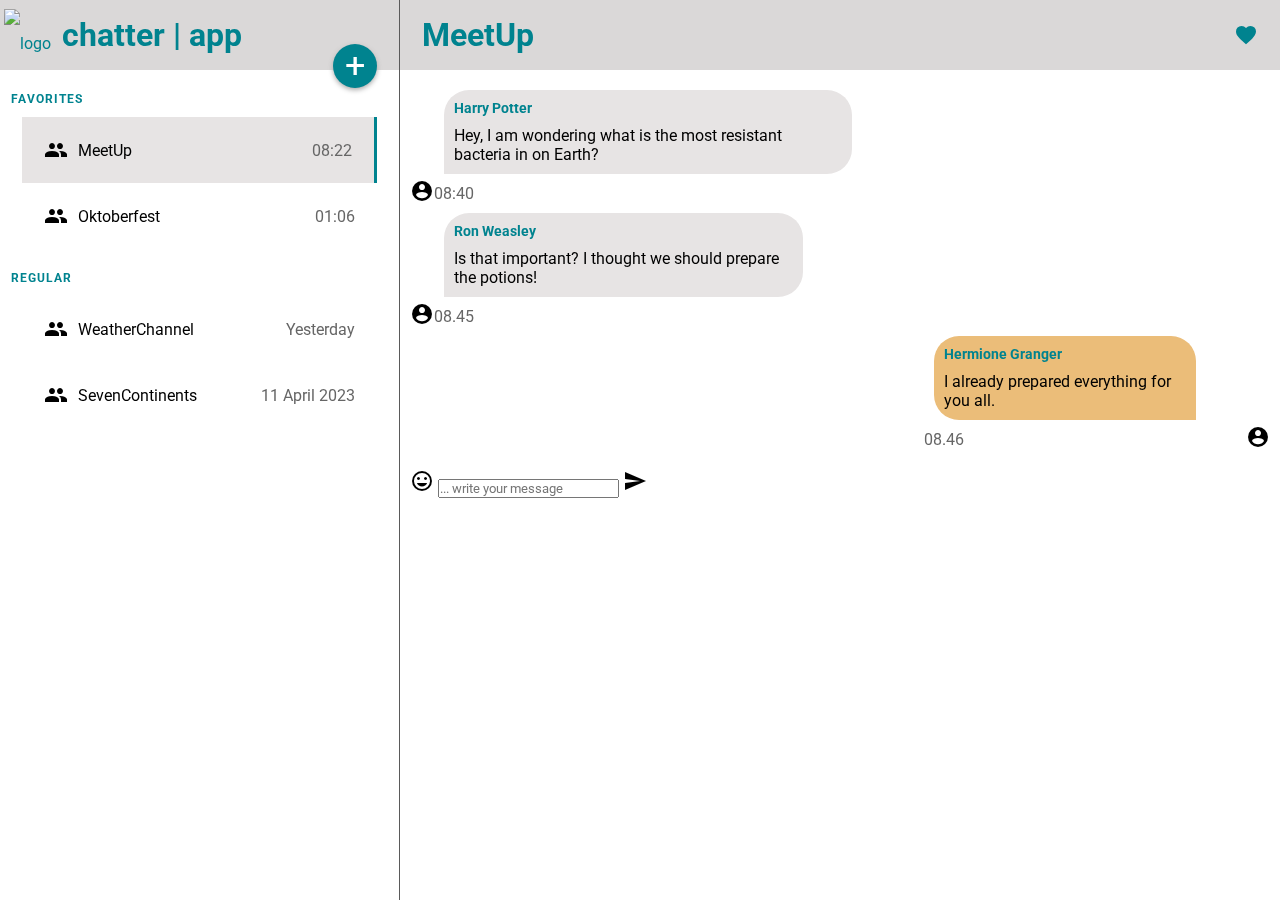
==== MYOA MOOC/html/index.html @ a846bd04 "9/8/2023j" ====
<!DOCTYPE html>
<html lang="en">
    <head>
        <meta charset="UTF-8">
        <meta name="viewport" content="width=devide-width, initial-scale=1.0">
        <title>chatter|App</title>
        <link rel="stylesheet" href="../css/style.css">
        <link rel="stylesheet" href="https://fonts.googleapis.com/css?family=Roboto"/>
        <link rel="stylesheet" href="https://fonts.googleapis.com/icon?family=Material+Icons" >
    </head>

    <body>
        <!--This is grouping of channels under categories-->
        <section id="channel-area">
            <div class="headbar">
                <img id="logo" src="https://images-wixmp-ed30a86b8c4ca887773594c2.wixmp.com/f/d0bea147-2598-474c-8176-651a8c00b41b/df87clj-674162df-9af1-48fe-a8b1-58383ea45e57.png/v1/fill/w_1280,h_1280/kawaii_duck_png_by_milosii_df87clj-fullview.png?token=eyJ0eXAiOiJKV1QiLCJhbGciOiJIUzI1NiJ9.[base64].whRL47laJU_MFPCt52Q5rrhaMOJfTGYXMkdDK1VS_8s" alt="logo" style="width: 56px; height: 56px;">
                <h1 id="app-title">                    
                    chatter | app
                </h1>
            </div>
            <a class="fab">+</a>
            
            <div>
                <h2>Favorites</h2> 
                <ul class="channel-list">
                    <li class="selected">
                        <span class="icon-and-channel">
                            <i class="material-icons">group</i>
                            <span class="channel-name">MeetUp</span> 
                        </span>
                        <span class="timestamp">08:22</span>

                    </li>
                    <li>
                        <span class="icon-and-channel">
                            <i class="material-icons">group</i>
                            <span class="channel-name">Oktoberfest</span> 
                        </span>
                        <span class="timestamp">01:06</span>
                    </li>
                </ul>
        
                <h2>Regular</h2>
                <ul class="channel-list">
                    <li>
                        <span class="icon-and-channel">
                            <i class="material-icons">group</i>
                            <span class="channel-name">WeatherChannel</span> 
                        </span>
                        <span class="timestamp">Yesterday</span>
                    </li>
                    <li>
                        <span class="icon-and-channel">
                            <i class="material-icons">group</i>
                            <span class="channel-name">SevenContinents</span> 
                        </span>
                        <span class="timestamp">11 April 2023</span>
                    </li>
                </ul>      
            </div>
        </section>
        
        <!--This is the chat log-->
        <section id="message-area">
            <div class="headbar">
                <h1>MeetUp</h1>
                <a id="favorite-button" class="material-icons">favorite</a>
            </div>

            <div id="chat-area">
                <div class="message-wrapper-incoming">
                    <i class="material-icons">account_circle</i>
                    <div class="message-content-time">
                        <div class="message message-incoming">
                            <div class="message-content">
                                <h3>Harry Potter</h3>
                                <p>Hey, I am wondering what is the most resistant bacteria in on Earth?</p>
                            </div>
                        </div>
                        <span class="timestamp">08:40</span>
                    </div>
                </div>
                
                
                <div class="message-wrapper-incoming">
                    <i class="material-icons">account_circle</i>
                    <div class="message-content-time">
                        <div class="message message-incoming">
                            <div class="message-content">
                                <h3>Ron Weasley</h3>
                                <p>Is that important? I thought we should prepare the potions!</p>
                            </div>
                        </div>
                        <span class="timestamp">08.45</span>
                    </div>
                </div>

                
                <div class="message-wrapper-outgoing">
                    <div class="message-content-outgoing">
                        <div class="message message-outgoing">
                            <div class="message-content">
                                <h3>Hermione Granger</h3>
                                <p>I already prepared everything for you all.</p>
                            </div> 
                        </div>
                        <span class="timestamp">08.46</span> 
                    </div>
                    <i class="material-icons">account_circle</i> 
                </div>                    
            </div>
            
        <!--This is where the user type in his/her messages-->
        <div id="input-area" >
            <i class="material-icons" id="emoticon-button">insert_emoticon</i>
            <input
                type="text"
                id="message-input"
                name="message-input"
                minlength="1"
                maxlength="500"
                placeholder="... write your message"
            />
            <a class="material-icons button" id="send-button">send</a>
        </div>
        </section>

    </body>
</html>
---- MYOA MOOC/css/style.css ----
/*Global style*/
*{
    margin: 0px;
    padding: 0px;
    font-family: Roboto, Arial, sans-serif;
}

body{
    height: 100%;
    width: 100%;
}

section{
    position: fixed;
    top: 0px;
    height: 100vh;
}

h1{
    color:#00838f;
    display: inline;
}

button{
    color: white;
    background-color: #00838f;
    font-size: larger;
    text-transform: uppercase;
}

/*App bar style*/
.headbar{
    background-color: rgb(218, 216, 216);
    color: #00838f;
    height: 70px;
    line-height: 70px; /*This made the "MeetUp FAVOURITE" part to be at the middle*/
    padding: 0px 22px 0px 22px;
}

#message-area .headbar{
    display: flex;
    justify-content: space-between;
    align-items: center;
}

#logo{
    height: 70px;
    position: absolute;
    top: 1%;
    left: 1%;
}

#app-title{
    position: absolute;
    margin-left: 40px;
}

/*Channels list style*/
#channel-area{
    position: left;
    width: 399px; 
    height: 100vh;
    border-right: 1px solid rgb(90, 90, 90);
}

#channel-area .fab{
    width: 44px;
    height: 44px;
    background-color: #00838f;
    border-radius: 50%;
    box-shadow: 0 2px 5px 0 #aaaaaa;

    font-size: 36px;
    color: white;
    text-align: center;
    line-height: 44px;

    position: absolute;
    top: 44px;
    right: 22px;

    cursor: pointer;
}

h2 {
    color: #00838f;
    font-size: 12px;
    text-transform: uppercase;
    letter-spacing: 1px;
    font-weight: bold;
    margin: 22px 22px 11px 11px; 
}

.channel-list{
    list-style-type: none;
    background-color: #ffffff;
}

.channel-list li{
    display: flex;
    justify-content: space-between;
    align-items: center;
    box-sizing: border-box;
    padding: 22px;
    height: 66px;
    font-size: 16px;
    margin: 0px 22px;
    text-overflow: ellipsis;
    overflow: hidden;
    flex: 1 1 auto;
    cursor: pointer;
}

.channel-list .icon-and-channel {
    display: flex;
    align-items: center;
}

.channel-list .channel-name{
    margin-left: 10px;
}

.channel-list li.selected{
    background-color: rgb(231, 228, 228);
    border-right: 3px solid #00838f;
}

/*Message style*/
#message-area{
    left: 400px;
    width: calc(100% - 400px);
    display: inline;
}

#chat-area{
    display: flex;
    flex-direction: column;
    box-sizing: border-box;
    padding: 10px;
}

#chat-area .message-wrapper-outgoing{
    display: flex;
    flex-direction: row;
    align-items: flex-end;
    justify-content: flex-end;
}

#chat-area .message-wrapper-incoming{
    display: flex;
    flex-direction: row;
    align-items: flex-end;
    justify-content: flex-start;
}

.message-content h3{
    color:#00838f;
    font-size: 14px;
    margin-bottom: 10px;
}

.message-content-time{
    display: flex;
    flex-direction: column;
}

.message-incoming{
    font-size: medium;
    padding: 10px;
    margin: 10px;
    background-color:rgb(231, 228, 228);
    width: 75%;
    border-radius: 25px 25px 25px 0px;
}

.message-outgoing{
    font-size: medium;
    padding: 10px;
    margin: 10px;
    background-color:rgb(235, 189, 121);
    width: 75%;
    border-radius: 25px 25px 0px 25px;
}

/*Time and date style*/
.timestamp{
    font-size: normal;
    color: #666666;
    
}

/*Meesage button*/
#input-area{
    left: 400px;
    padding: 5px;
    margin: 5px;
}
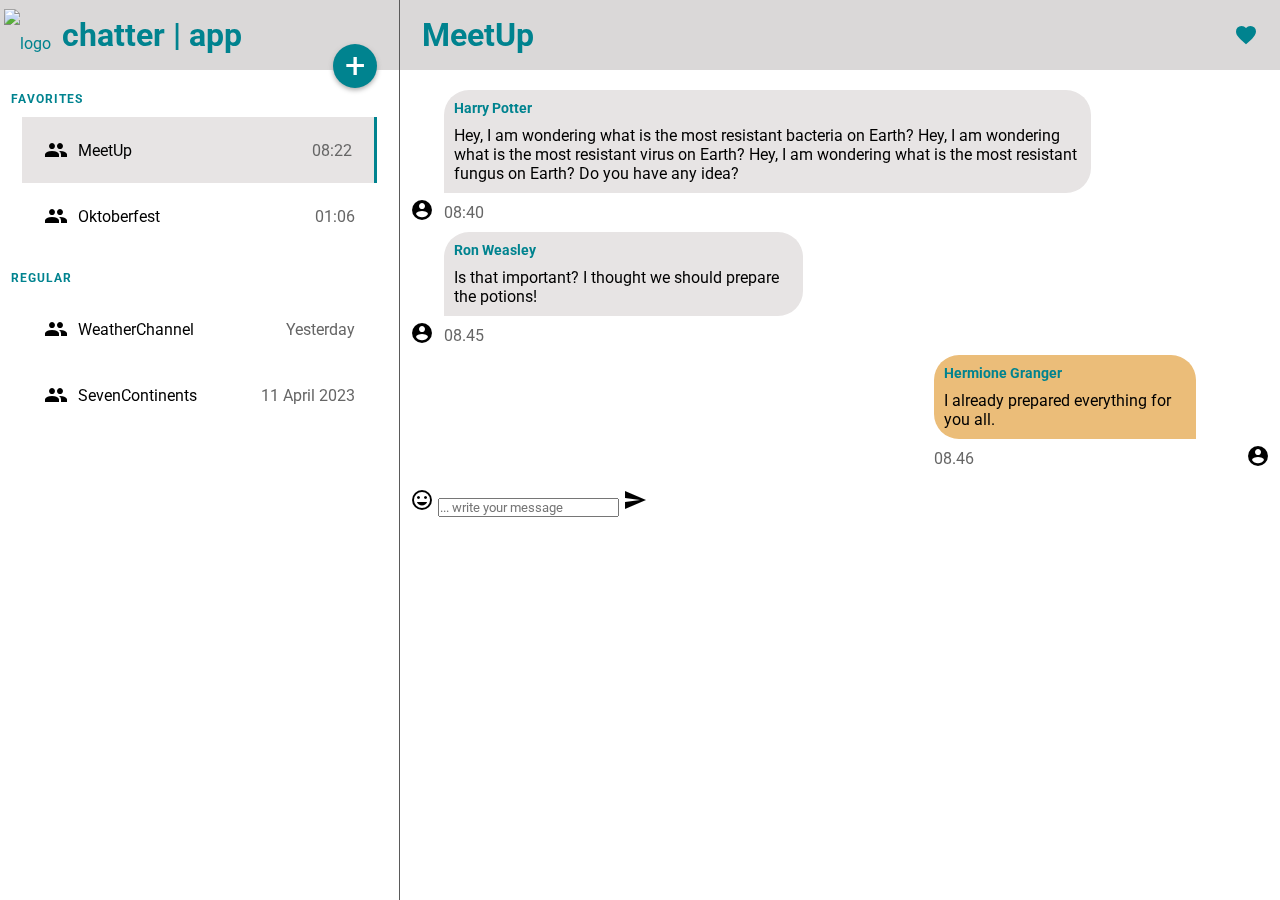
==== commit f97a23f6: "9/8/2023k" ====
--- a/MYOA MOOC/html/index.html
+++ b/MYOA MOOC/html/index.html
@@ -74,7 +74,11 @@
                         <div class="message message-incoming">
                             <div class="message-content">
                                 <h3>Harry Potter</h3>
-                                <p>Hey, I am wondering what is the most resistant bacteria in on Earth?</p>
+                                <p>Hey, I am wondering what is the most resistant bacteria on Earth?
+                                    Hey, I am wondering what is the most resistant virus on Earth?
+                                    Hey, I am wondering what is the most resistant fungus on Earth?
+                                    Do you have any idea?
+                                </p>
                             </div>
                         </div>
                         <span class="timestamp">08:40</span>
--- a/MYOA MOOC/css/style.css
+++ b/MYOA MOOC/css/style.css
@@ -186,7 +186,7 @@
 .timestamp{
     font-size: normal;
     color: #666666;
-    
+    margin-left: 10px;
 }
 
 /*Meesage button*/
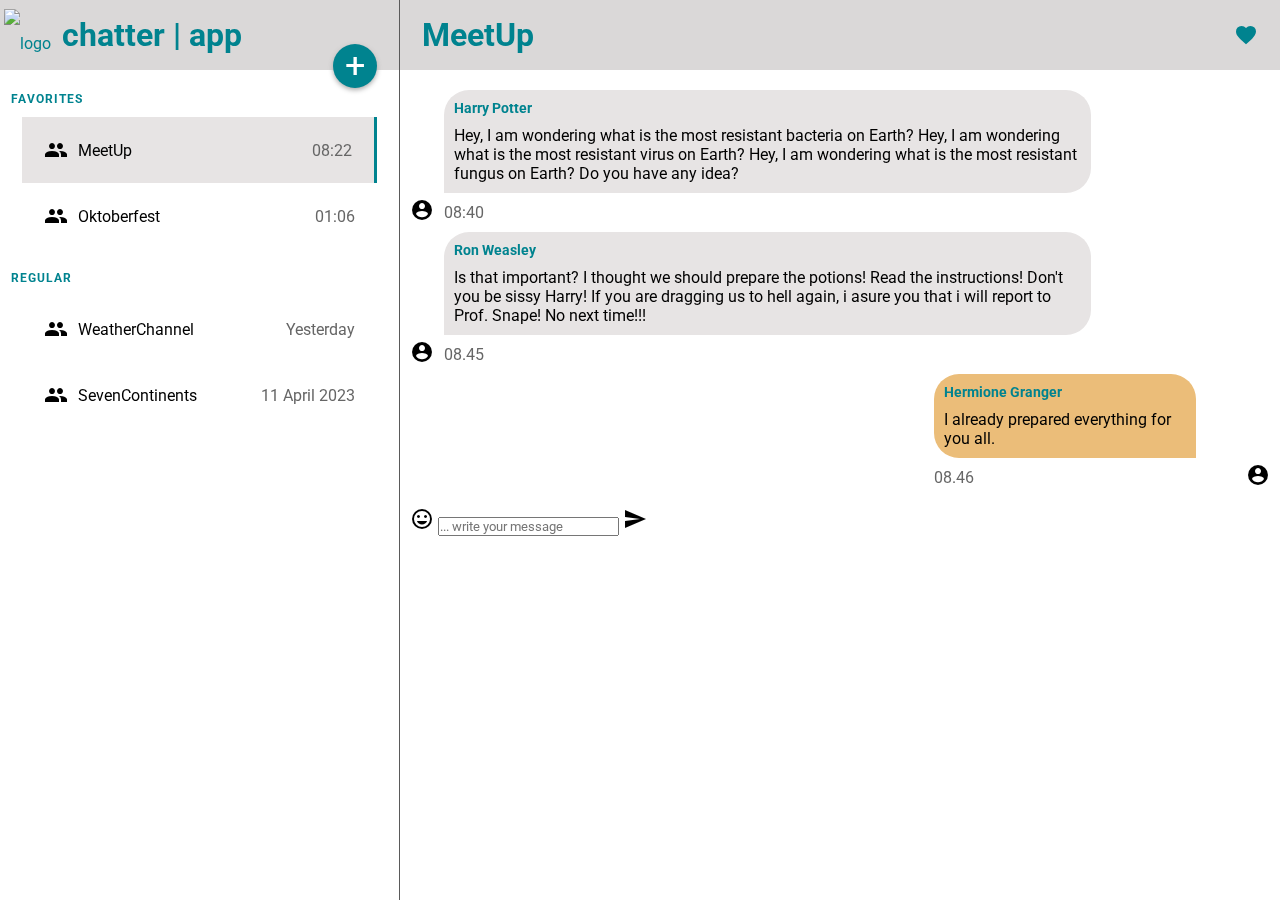
==== commit e4a120f8: "9/8/2023l" ====
--- a/MYOA MOOC/html/index.html
+++ b/MYOA MOOC/html/index.html
@@ -92,7 +92,10 @@
                         <div class="message message-incoming">
                             <div class="message-content">
                                 <h3>Ron Weasley</h3>
-                                <p>Is that important? I thought we should prepare the potions!</p>
+                                <p>Is that important? I thought we should prepare the potions! 
+                                    Read the instructions! Don't you be sissy Harry!
+                                    If you are dragging us to hell again, i asure you that i will report to
+                                    Prof. Snape! No next time!!!</p>
                             </div>
                         </div>
                         <span class="timestamp">08.45</span>
--- a/MYOA MOOC/css/style.css
+++ b/MYOA MOOC/css/style.css
@@ -144,6 +144,7 @@
     flex-direction: row;
     align-items: flex-end;
     justify-content: flex-end;
+    flex-wrap: nowrap;
 }
 
 #chat-area .message-wrapper-incoming{
@@ -151,6 +152,7 @@
     flex-direction: row;
     align-items: flex-end;
     justify-content: flex-start;
+    flex-wrap: nowrap;
 }
 
 .message-content h3{
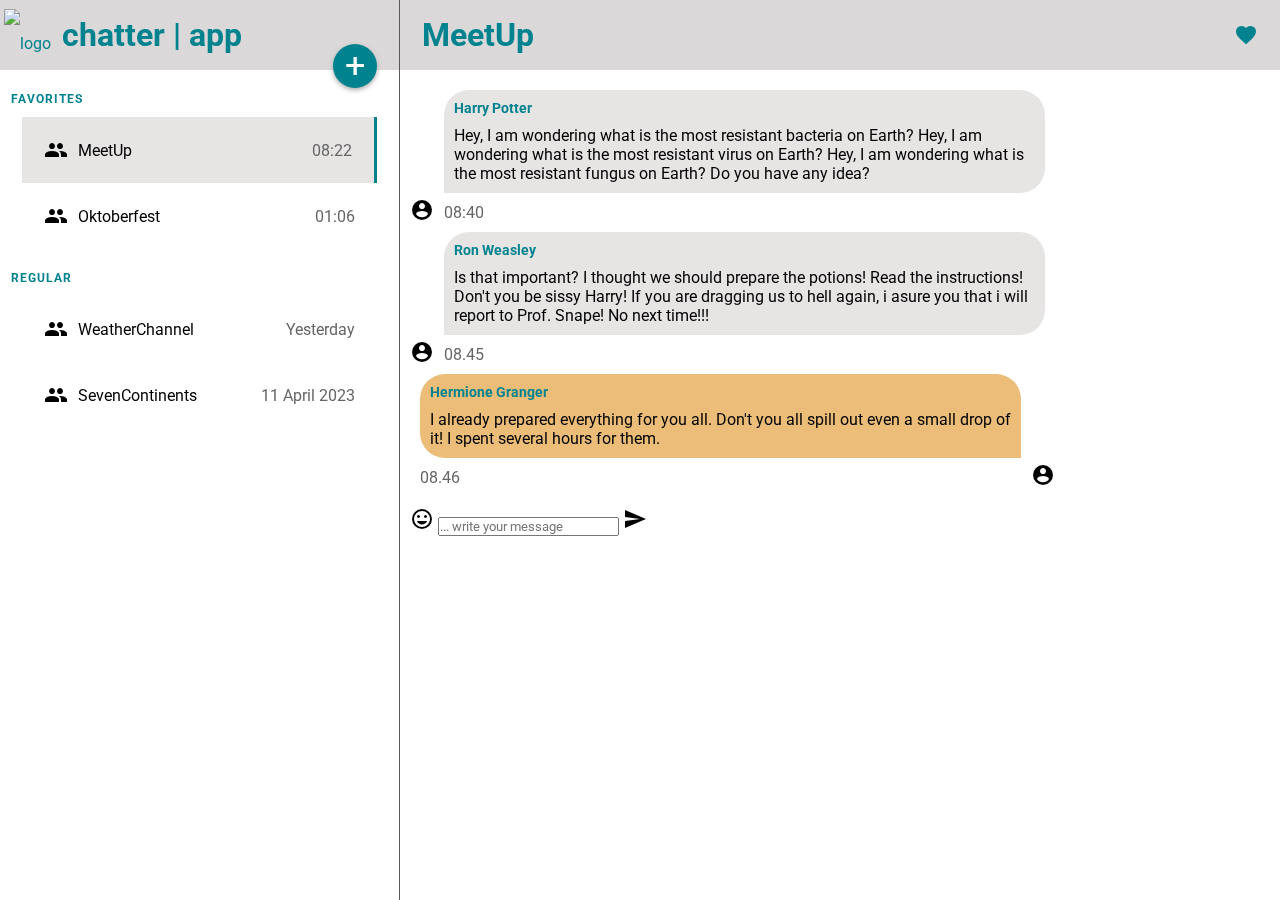
==== commit 42b8005d: "9/8/2023o" ====
--- a/MYOA MOOC/html/index.html
+++ b/MYOA MOOC/html/index.html
@@ -108,7 +108,9 @@
                         <div class="message message-outgoing">
                             <div class="message-content">
                                 <h3>Hermione Granger</h3>
-                                <p>I already prepared everything for you all.</p>
+                                <p>I already prepared everything for you all. Don't you all spill out even 
+                                    a small drop of it! I spent several hours for them.
+                                </p>
                             </div> 
                         </div>
                         <span class="timestamp">08.46</span> 
--- a/MYOA MOOC/css/style.css
+++ b/MYOA MOOC/css/style.css
@@ -144,7 +144,7 @@
     flex-direction: row;
     align-items: flex-end;
     justify-content: flex-end;
-    flex-wrap: nowrap;
+    width: 75%;
 }
 
 #chat-area .message-wrapper-incoming{
@@ -152,7 +152,7 @@
     flex-direction: row;
     align-items: flex-end;
     justify-content: flex-start;
-    flex-wrap: nowrap;
+    width: 75%;
 }
 
 .message-content h3{
@@ -166,21 +166,19 @@
     flex-direction: column;
 }
 
-.message-incoming{
+.message-incoming{ /*Style the words of incoming messages*/
     font-size: medium;
     padding: 10px;
     margin: 10px;
     background-color:rgb(231, 228, 228);
-    width: 75%;
     border-radius: 25px 25px 25px 0px;
 }
 
-.message-outgoing{
+.message-outgoing{ /*Style the words of outgoing messages*/
     font-size: medium;
     padding: 10px;
     margin: 10px;
     background-color:rgb(235, 189, 121);
-    width: 75%;
     border-radius: 25px 25px 0px 25px;
 }
 
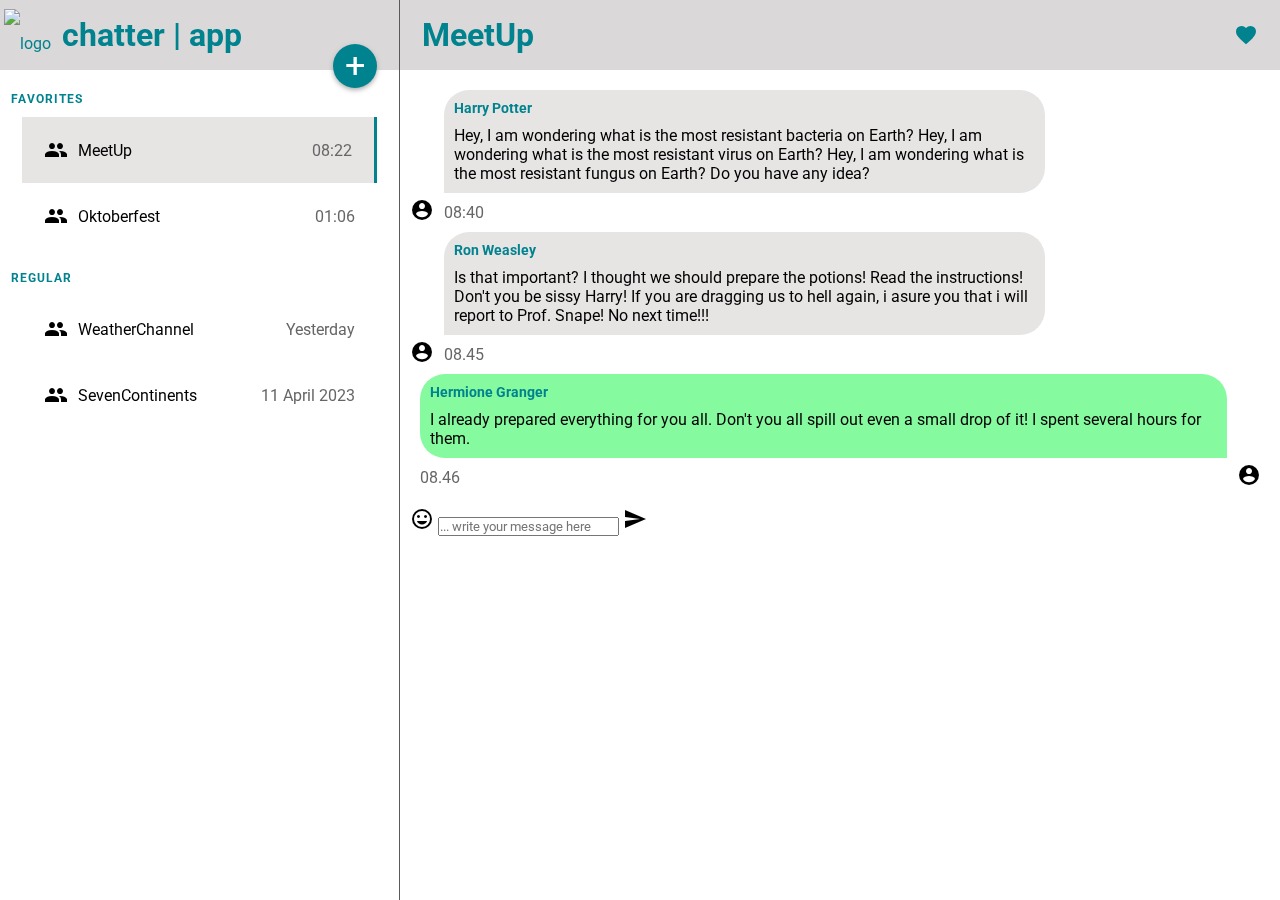
==== commit 439aaaf1: "12/8/2023m" ====
--- a/MYOA MOOC/html/index.html
+++ b/MYOA MOOC/html/index.html
@@ -128,12 +128,11 @@
                 name="message-input"
                 minlength="1"
                 maxlength="500"
-                placeholder="... write your message"
+                placeholder="... write your message here"
             />
             <a class="material-icons button" id="send-button">send</a>
         </div>
         </section>
-
     </body>
 </html>
 
--- a/MYOA MOOC/css/style.css
+++ b/MYOA MOOC/css/style.css
@@ -1,4 +1,4 @@
-/*Global style*/
+/*--------------Global style--------------*/
 *{
     margin: 0px;
     padding: 0px;
@@ -21,19 +21,12 @@
     display: inline;
 }
 
-button{
-    color: white;
-    background-color: #00838f;
-    font-size: larger;
-    text-transform: uppercase;
-}
-
-/*App bar style*/
+/*--------------App bar style--------------*/
 .headbar{
     background-color: rgb(218, 216, 216);
     color: #00838f;
     height: 70px;
-    line-height: 70px; /*This made the "MeetUp FAVOURITE" part to be at the middle*/
+    line-height: 70px; /*This made the "headbar" parts to be at the middle*/
     padding: 0px 22px 0px 22px;
 }
 
@@ -55,7 +48,7 @@
     margin-left: 40px;
 }
 
-/*Channels list style*/
+/*--------------Channels list style--------------*/
 #channel-area{
     position: left;
     width: 399px; 
@@ -125,7 +118,7 @@
     border-right: 3px solid #00838f;
 }
 
-/*Message style*/
+/*--------------Message style--------------*/
 #message-area{
     left: 400px;
     width: calc(100% - 400px);
@@ -139,14 +132,6 @@
     padding: 10px;
 }
 
-#chat-area .message-wrapper-outgoing{
-    display: flex;
-    flex-direction: row;
-    align-items: flex-end;
-    justify-content: flex-end;
-    width: 75%;
-}
-
 #chat-area .message-wrapper-incoming{
     display: flex;
     flex-direction: row;
@@ -155,18 +140,26 @@
     width: 75%;
 }
 
+#chat-area .message-wrapper-outgoing{
+    display: flex;
+    flex-direction: row;
+    align-items: flex-end;
+    justify-content: flex-end;
+    width: 99%;
+}
+
 .message-content h3{
     color:#00838f;
     font-size: 14px;
     margin-bottom: 10px;
 }
 
-.message-content-time{
+.message-content-time{ /*Another flexbox just to align Text and timestamp in column while excluding the icon*/
     display: flex;
     flex-direction: column;
 }
 
-.message-incoming{ /*Style the words of incoming messages*/
+.message-incoming{ /*Style the content of incoming messages*/
     font-size: medium;
     padding: 10px;
     margin: 10px;
@@ -174,22 +167,22 @@
     border-radius: 25px 25px 25px 0px;
 }
 
-.message-outgoing{ /*Style the words of outgoing messages*/
+.message-outgoing{ /*Style the content of outgoing messages*/
     font-size: medium;
     padding: 10px;
     margin: 10px;
-    background-color:rgb(235, 189, 121);
+    background-color:rgb(134, 250, 159);
     border-radius: 25px 25px 0px 25px;
 }
 
-/*Time and date style*/
+/*--------------Time and date style--------------*/
 .timestamp{
     font-size: normal;
     color: #666666;
     margin-left: 10px;
 }
 
-/*Meesage button*/
+/*--------------Message button--------------*/
 #input-area{
     left: 400px;
     padding: 5px;
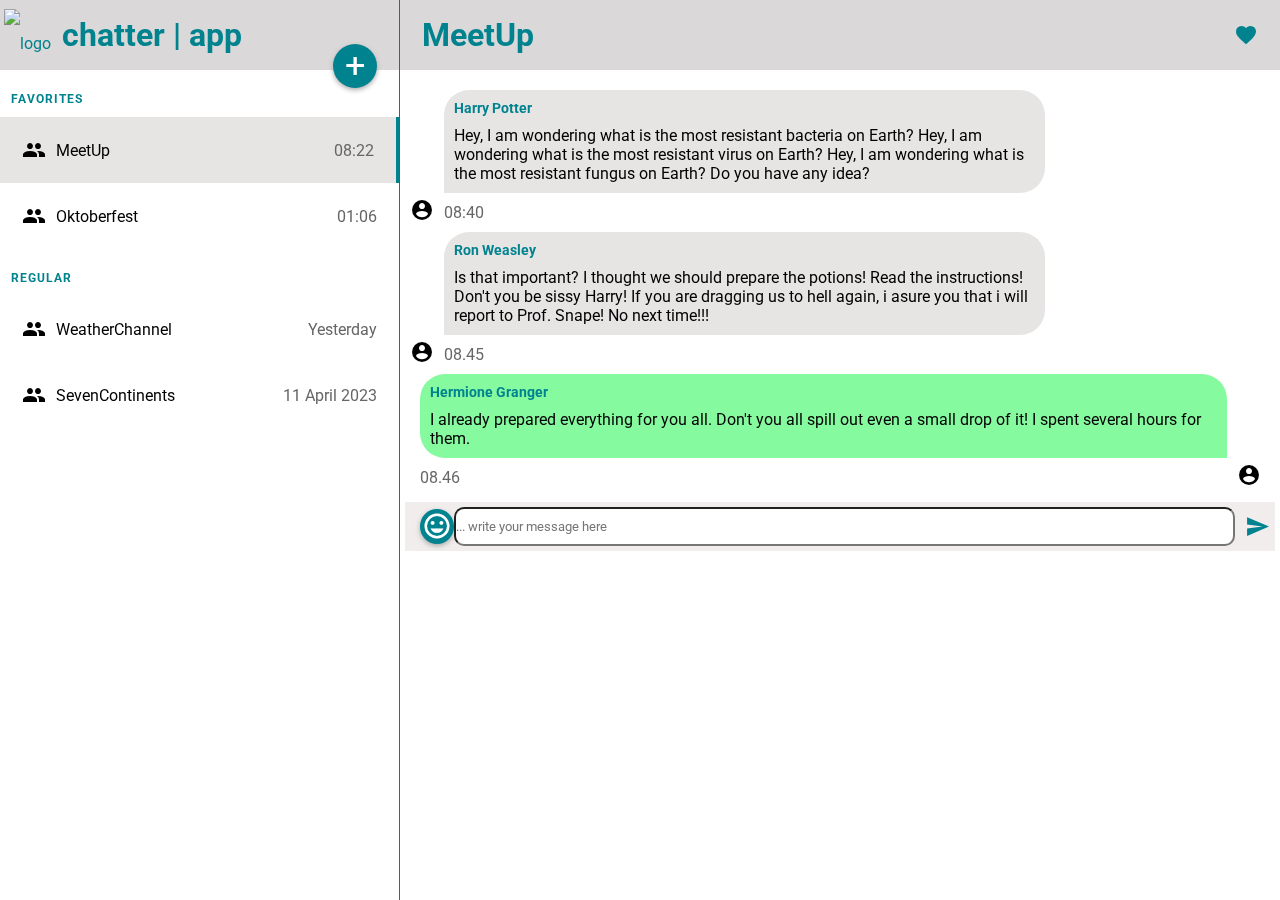
==== commit 9e1bdef6: "12/8/2023u" ====
--- a/MYOA MOOC/html/index.html
+++ b/MYOA MOOC/html/index.html
@@ -85,7 +85,6 @@
                     </div>
                 </div>
                 
-                
                 <div class="message-wrapper-incoming">
                     <i class="material-icons">account_circle</i>
                     <div class="message-content-time">
@@ -101,7 +100,6 @@
                         <span class="timestamp">08.45</span>
                     </div>
                 </div>
-
                 
                 <div class="message-wrapper-outgoing">
                     <div class="message-content-outgoing">
--- a/MYOA MOOC/css/style.css
+++ b/MYOA MOOC/css/style.css
@@ -97,7 +97,7 @@
     padding: 22px;
     height: 66px;
     font-size: 16px;
-    margin: 0px 22px;
+    margin: 0px;
     text-overflow: ellipsis;
     overflow: hidden;
     flex: 1 1 auto;
@@ -184,7 +184,45 @@
 
 /*--------------Message button--------------*/
 #input-area{
+    display: flex;
+    align-items: center;
+    justify-content: space-between;
     left: 400px;
     padding: 5px;
     margin: 5px;
-}
+    background-color: rgb(241, 237, 237);
+}
+
+#message-input{
+    width: 92%;
+    height: 35px;
+    border-radius: 10px;
+}
+
+#emoticon-button{
+    width: 35px;
+    height: 35px;
+    background-color: #00838f;
+    border-radius: 50%;
+    box-shadow: 0 2px 5px 0 #aaaaaa;
+
+    font-size: 30px;
+    color: white;
+    text-align: center;
+    line-height: 35px;
+
+    position: bottom;
+    margin-left: 10px;
+    cursor: pointer;
+}
+
+#send-button{
+    font-size: 25px;
+    color: #00838f;
+    text-align: center;
+    line-height: 35px;
+
+    position: bottom;
+    margin-left: 10px;
+    cursor: pointer;
+}